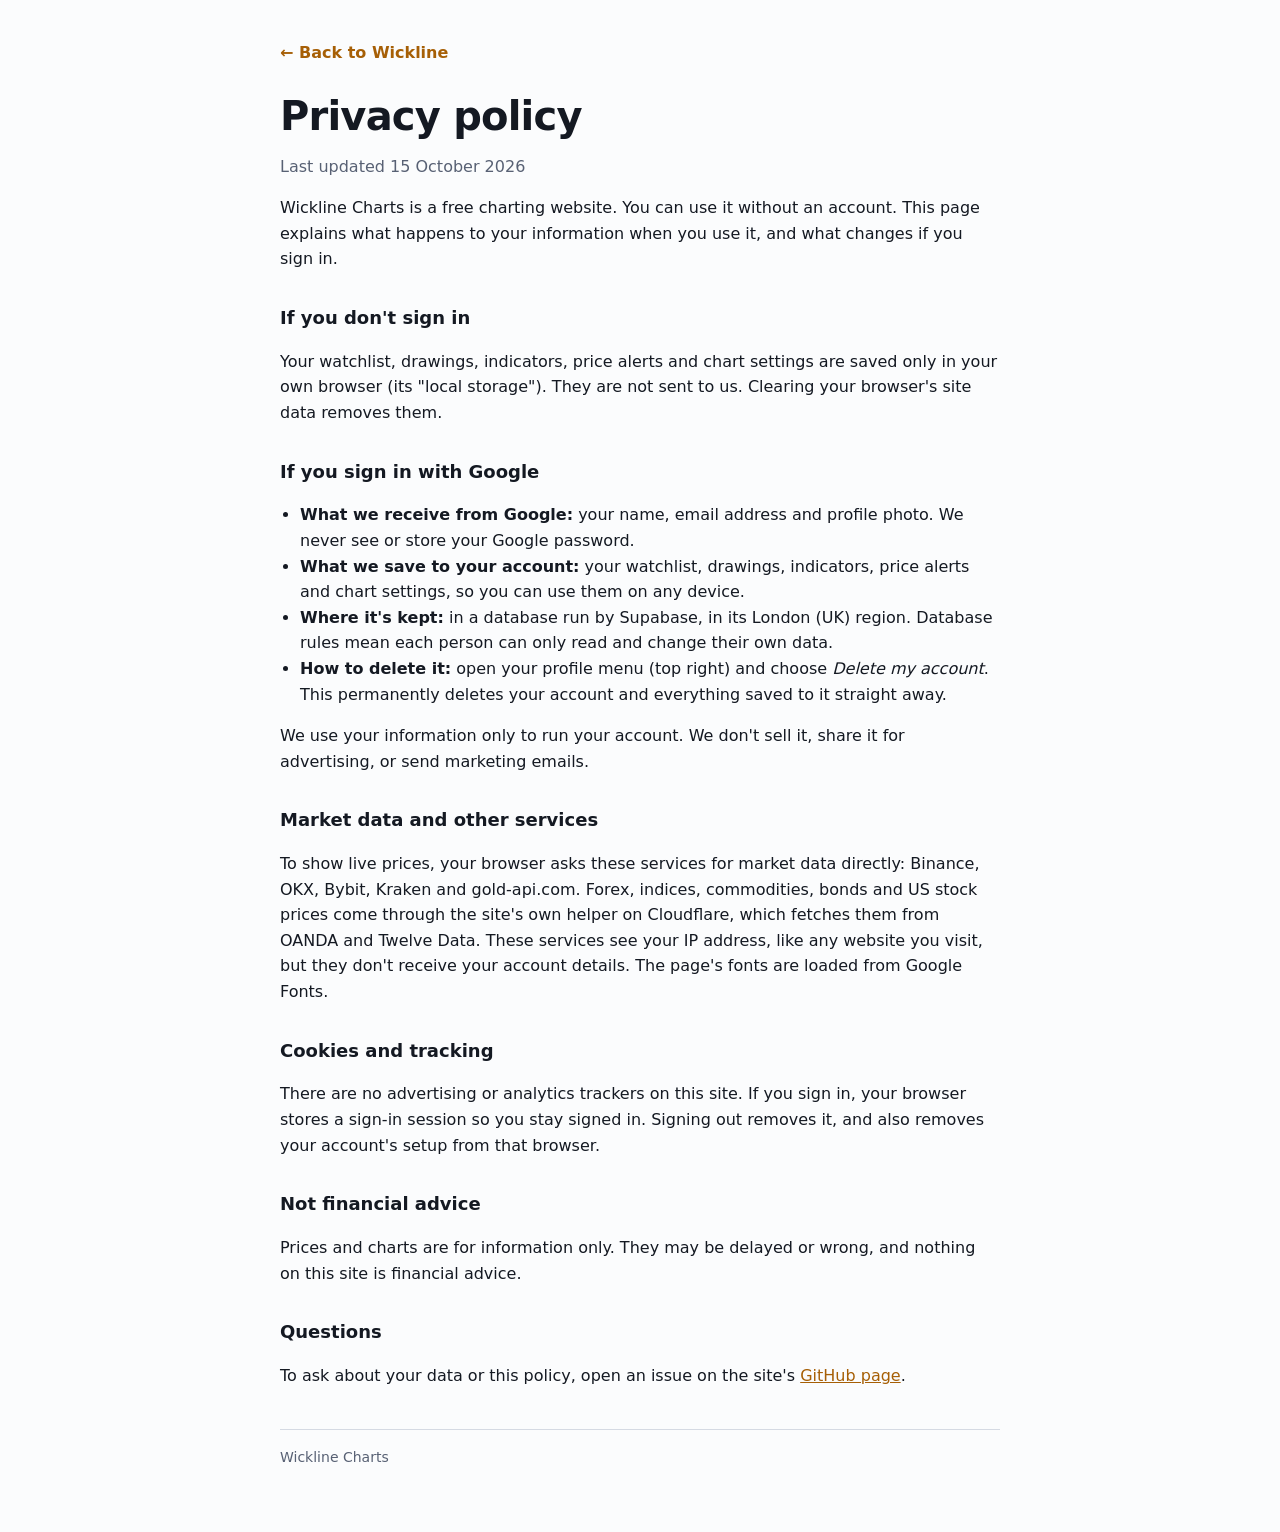
==== privacy.html @ 61d86dfd "Add the privacy policy page Co-Authored-By: Claude Opus 5.5 <noreply@anthropic.com> Claude-Session: " ====
<!doctype html>
<html lang="en">
<head>
<meta charset="utf-8">
<meta http-equiv="Content-Security-Policy" content="default-src 'none'; style-src 'unsafe-inline' https://fonts.googleapis.com; font-src https://fonts.gstatic.com; img-src 'self'; base-uri 'none'; form-action 'none'">
<meta name="referrer" content="strict-origin-when-cross-origin">
<meta name="viewport" content="width=device-width,initial-scale=1">
<title>Privacy policy · Wickline Charts</title>
<link rel="icon" href="favicon.svg" type="image/svg+xml">
<link rel="stylesheet" href="https://fonts.googleapis.com/css2?family=Bricolage+Grotesque:opsz,wght@12..96,800&family=IBM+Plex+Sans:wght@400;600&display=swap">
<style>
:root{--bg:#fbfcfd;--fg:#141922;--muted:#586174;--line:#d5dae3;--accent:#a65f06}
@media (prefers-color-scheme: dark){:root{--bg:#0e131b;--fg:#e6e9ef;--muted:#9aa3b2;--line:#283140;--accent:#f0a540}}
html{background:var(--bg);color:var(--fg)}
body{margin:0;font:16px/1.6 'IBM Plex Sans',system-ui,sans-serif}
main{max-width:720px;margin:0 auto;padding:40px 16px 64px}
h1{font-family:'Bricolage Grotesque',system-ui,sans-serif;font-weight:800;font-size:clamp(28px,6vw,40px);letter-spacing:-.02em;line-height:1.1;margin:0 0 6px}
h2{font-size:18px;margin:32px 0 6px}
p,li{color:var(--fg)}
.muted{color:var(--muted)}
a{color:var(--accent)}
ul{padding-left:20px}
.back{display:inline-block;margin-bottom:28px;font-weight:600;text-decoration:none}
footer{margin-top:40px;padding-top:16px;border-top:1px solid var(--line);font-size:14px;color:var(--muted)}
</style>
</head>
<body>
<main>
<a class="back" href="./">← Back to Wickline</a>
<h1>Privacy policy</h1>
<p class="muted">Last updated 15 October 2026</p>

<p>Wickline Charts is a free charting website. You can use it without an account. This page explains what happens to your information when you use it, and what changes if you sign in.</p>

<h2>If you don't sign in</h2>
<p>Your watchlist, drawings, indicators, price alerts and chart settings are saved only in your own browser (its "local storage"). They are not sent to us. Clearing your browser's site data removes them.</p>

<h2>If you sign in with Google</h2>
<ul>
<li><strong>What we receive from Google:</strong> your name, email address and profile photo. We never see or store your Google password.</li>
<li><strong>What we save to your account:</strong> your watchlist, drawings, indicators, price alerts and chart settings, so you can use them on any device.</li>
<li><strong>Where it's kept:</strong> in a database run by Supabase, in its London (UK) region. Database rules mean each person can only read and change their own data.</li>
<li><strong>How to delete it:</strong> open your profile menu (top right) and choose <em>Delete my account</em>. This permanently deletes your account and everything saved to it straight away.</li>
</ul>
<p>We use your information only to run your account. We don't sell it, share it for advertising, or send marketing emails.</p>

<h2>Market data and other services</h2>
<p>To show live prices, your browser asks these services for market data directly: Binance, OKX, Bybit, Kraken and gold-api.com. Forex, indices, commodities, bonds and US stock prices come through the site's own helper on Cloudflare, which fetches them from OANDA and Twelve Data. These services see your IP address, like any website you visit, but they don't receive your account details. The page's fonts are loaded from Google Fonts.</p>

<h2>Cookies and tracking</h2>
<p>There are no advertising or analytics trackers on this site. If you sign in, your browser stores a sign-in session so you stay signed in. Signing out removes it, and also removes your account's setup from that browser.</p>

<h2>Not financial advice</h2>
<p>Prices and charts are for information only. They may be delayed or wrong, and nothing on this site is financial advice.</p>

<h2>Questions</h2>
<p>To ask about your data or this policy, open an issue on the site's <a href="https://github.com/muhammadmuzammal266-ops/wickline/issues" rel="noopener">GitHub page</a>.</p>

<footer>Wickline Charts</footer>
</main>
</body>
</html>
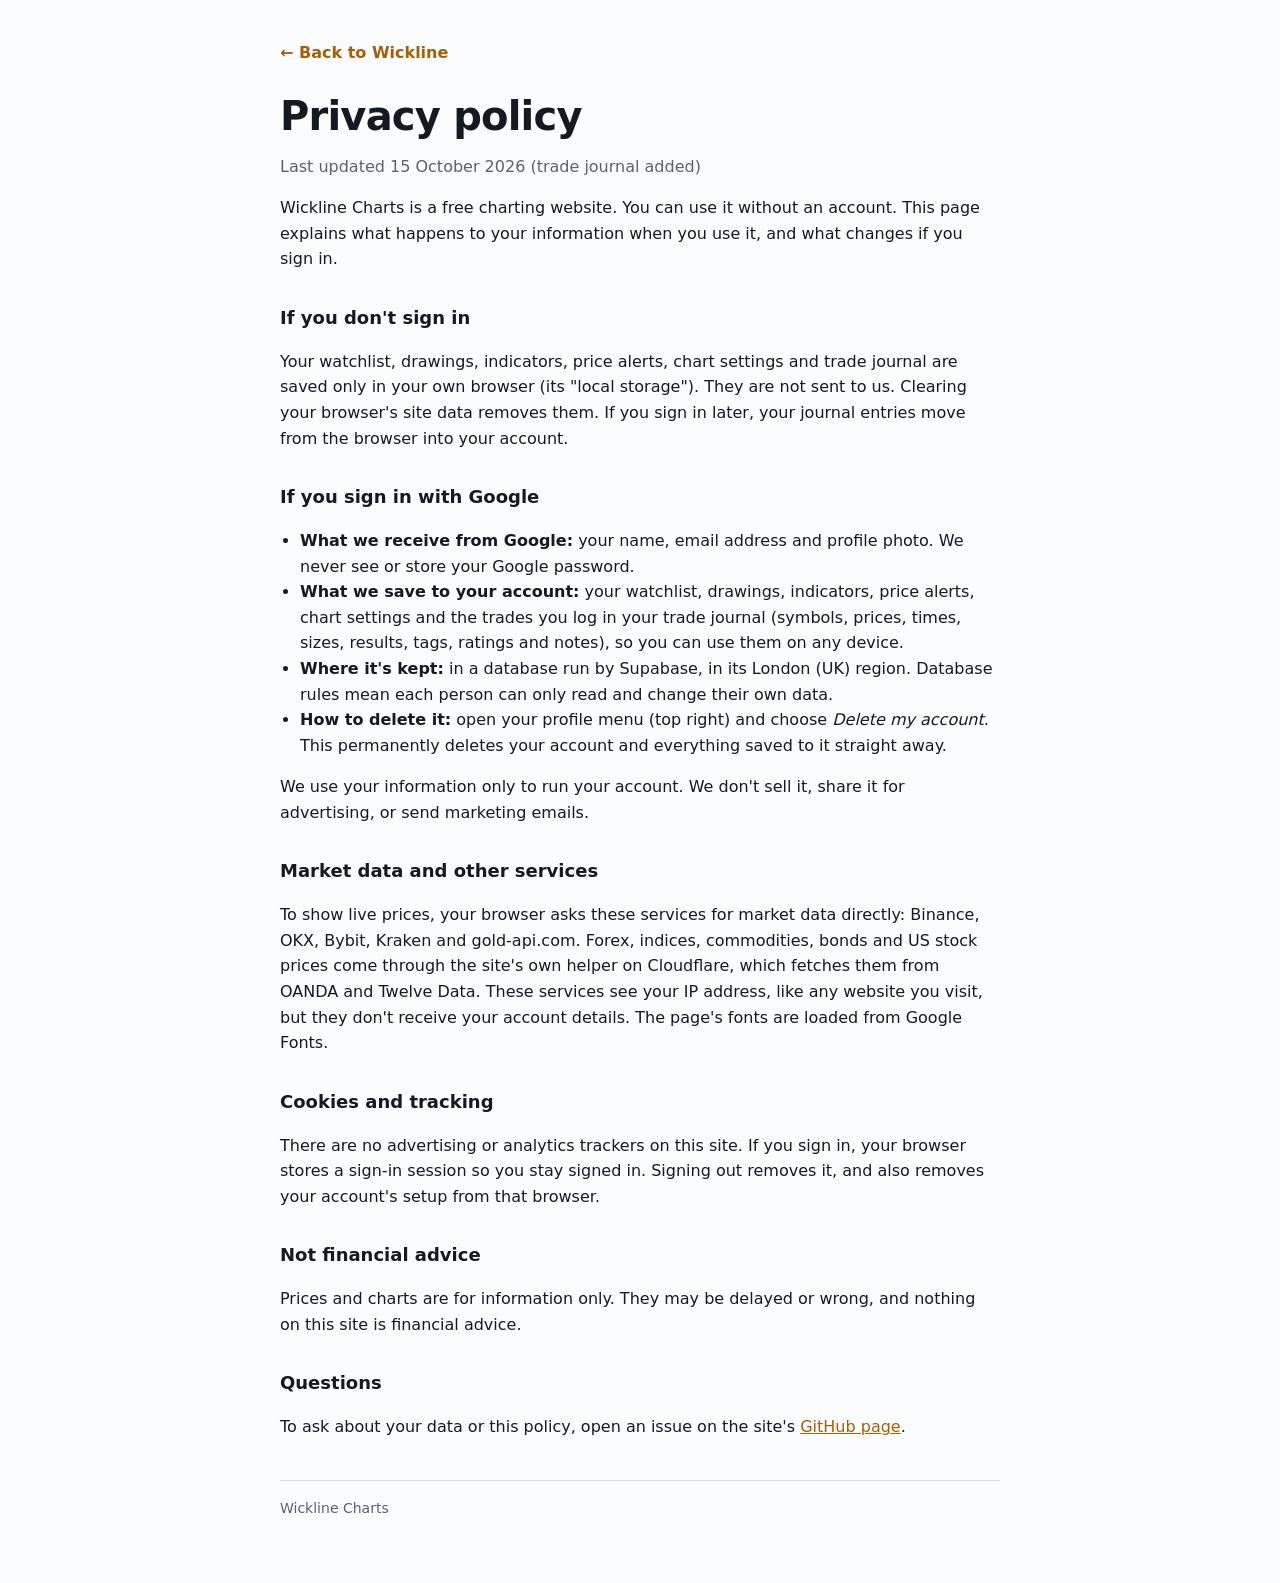
==== commit bafb9845: "Add the trade journal page A Journal tab next to the chart: log trades with entry, exit, size, fees," ====
--- a/privacy.html
+++ b/privacy.html
@@ -28,17 +28,17 @@
 <main>
 <a class="back" href="./">← Back to Wickline</a>
 <h1>Privacy policy</h1>
-<p class="muted">Last updated 15 October 2026</p>
+<p class="muted">Last updated 15 October 2026 (trade journal added)</p>
 
 <p>Wickline Charts is a free charting website. You can use it without an account. This page explains what happens to your information when you use it, and what changes if you sign in.</p>
 
 <h2>If you don't sign in</h2>
-<p>Your watchlist, drawings, indicators, price alerts and chart settings are saved only in your own browser (its "local storage"). They are not sent to us. Clearing your browser's site data removes them.</p>
+<p>Your watchlist, drawings, indicators, price alerts, chart settings and trade journal are saved only in your own browser (its "local storage"). They are not sent to us. Clearing your browser's site data removes them. If you sign in later, your journal entries move from the browser into your account.</p>
 
 <h2>If you sign in with Google</h2>
 <ul>
 <li><strong>What we receive from Google:</strong> your name, email address and profile photo. We never see or store your Google password.</li>
-<li><strong>What we save to your account:</strong> your watchlist, drawings, indicators, price alerts and chart settings, so you can use them on any device.</li>
+<li><strong>What we save to your account:</strong> your watchlist, drawings, indicators, price alerts, chart settings and the trades you log in your trade journal (symbols, prices, times, sizes, results, tags, ratings and notes), so you can use them on any device.</li>
 <li><strong>Where it's kept:</strong> in a database run by Supabase, in its London (UK) region. Database rules mean each person can only read and change their own data.</li>
 <li><strong>How to delete it:</strong> open your profile menu (top right) and choose <em>Delete my account</em>. This permanently deletes your account and everything saved to it straight away.</li>
 </ul>
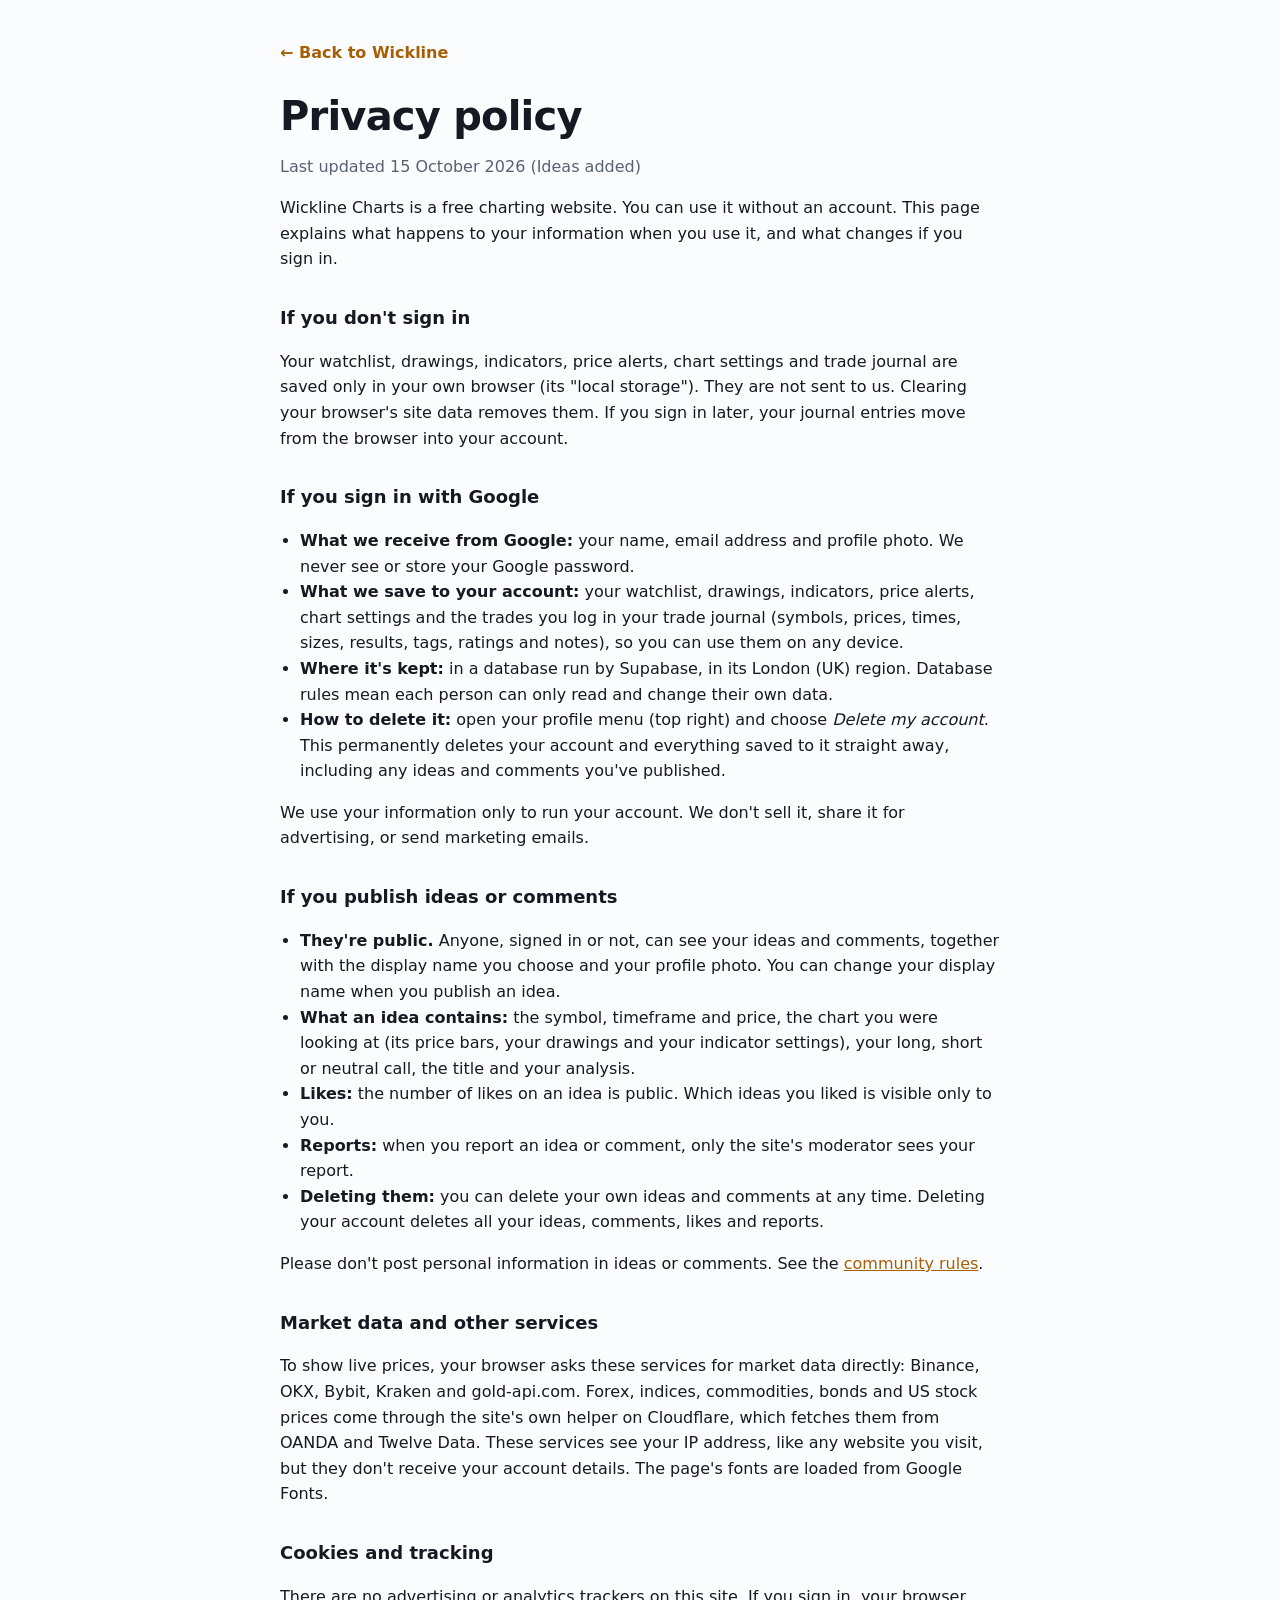
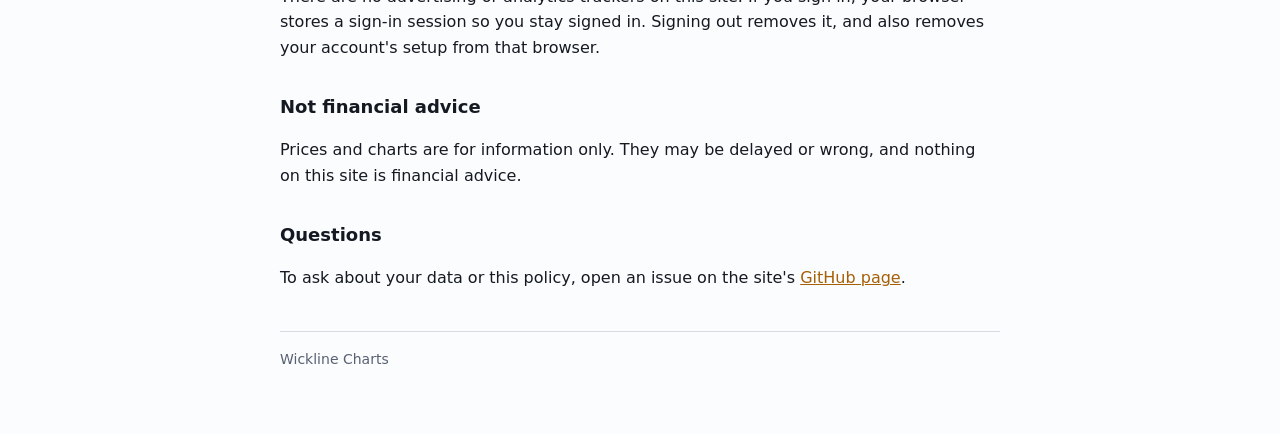
==== commit cdbdacb1: "Add the Ideas page: publish chart analysis, like, comment, report and moderate People publish the ch" ====
--- a/privacy.html
+++ b/privacy.html
@@ -28,7 +28,7 @@
 <main>
 <a class="back" href="./">← Back to Wickline</a>
 <h1>Privacy policy</h1>
-<p class="muted">Last updated 15 October 2026 (trade journal added)</p>
+<p class="muted">Last updated 15 October 2026 (Ideas added)</p>
 
 <p>Wickline Charts is a free charting website. You can use it without an account. This page explains what happens to your information when you use it, and what changes if you sign in.</p>
 
@@ -40,9 +40,19 @@
 <li><strong>What we receive from Google:</strong> your name, email address and profile photo. We never see or store your Google password.</li>
 <li><strong>What we save to your account:</strong> your watchlist, drawings, indicators, price alerts, chart settings and the trades you log in your trade journal (symbols, prices, times, sizes, results, tags, ratings and notes), so you can use them on any device.</li>
 <li><strong>Where it's kept:</strong> in a database run by Supabase, in its London (UK) region. Database rules mean each person can only read and change their own data.</li>
-<li><strong>How to delete it:</strong> open your profile menu (top right) and choose <em>Delete my account</em>. This permanently deletes your account and everything saved to it straight away.</li>
+<li><strong>How to delete it:</strong> open your profile menu (top right) and choose <em>Delete my account</em>. This permanently deletes your account and everything saved to it straight away, including any ideas and comments you've published.</li>
 </ul>
 <p>We use your information only to run your account. We don't sell it, share it for advertising, or send marketing emails.</p>
+
+<h2>If you publish ideas or comments</h2>
+<ul>
+<li><strong>They're public.</strong> Anyone, signed in or not, can see your ideas and comments, together with the display name you choose and your profile photo. You can change your display name when you publish an idea.</li>
+<li><strong>What an idea contains:</strong> the symbol, timeframe and price, the chart you were looking at (its price bars, your drawings and your indicator settings), your long, short or neutral call, the title and your analysis.</li>
+<li><strong>Likes:</strong> the number of likes on an idea is public. Which ideas you liked is visible only to you.</li>
+<li><strong>Reports:</strong> when you report an idea or comment, only the site's moderator sees your report.</li>
+<li><strong>Deleting them:</strong> you can delete your own ideas and comments at any time. Deleting your account deletes all your ideas, comments, likes and reports.</li>
+</ul>
+<p>Please don't post personal information in ideas or comments. See the <a href="rules.html">community rules</a>.</p>
 
 <h2>Market data and other services</h2>
 <p>To show live prices, your browser asks these services for market data directly: Binance, OKX, Bybit, Kraken and gold-api.com. Forex, indices, commodities, bonds and US stock prices come through the site's own helper on Cloudflare, which fetches them from OANDA and Twelve Data. These services see your IP address, like any website you visit, but they don't receive your account details. The page's fonts are loaded from Google Fonts.</p>
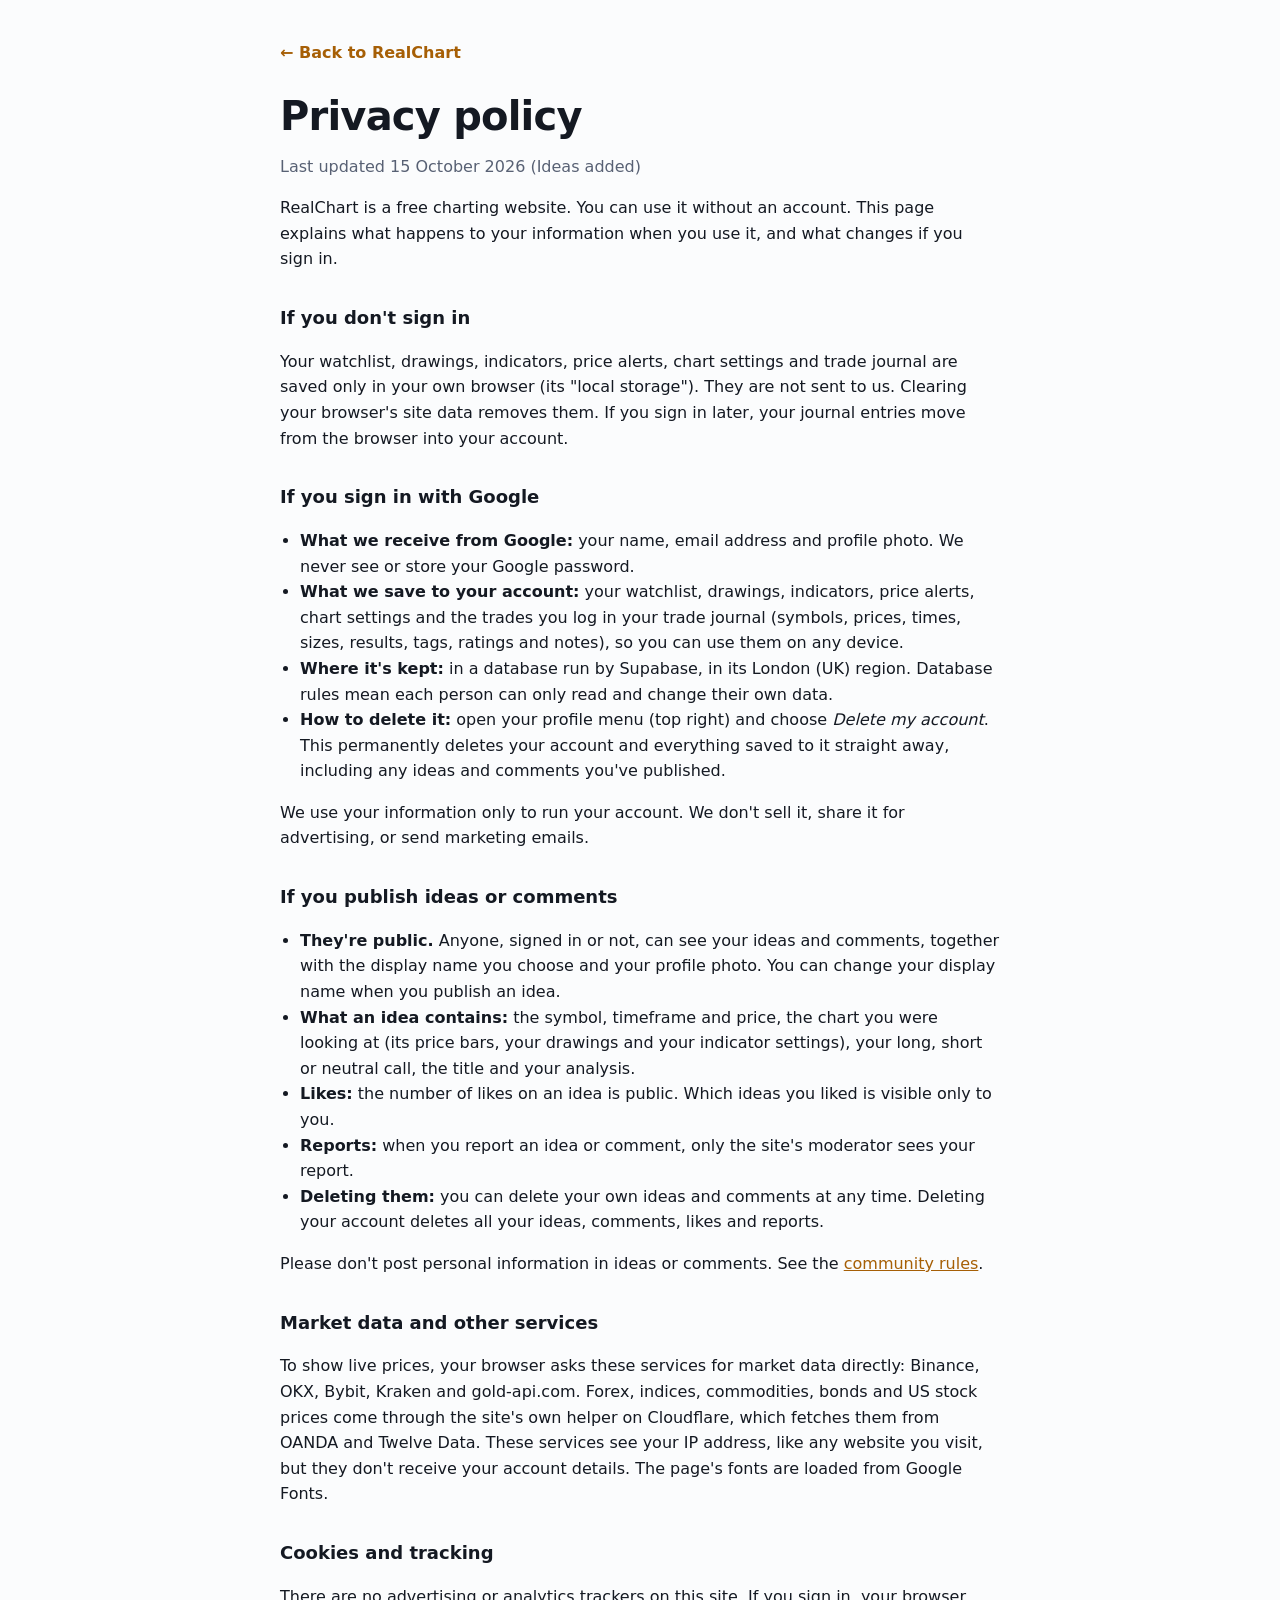
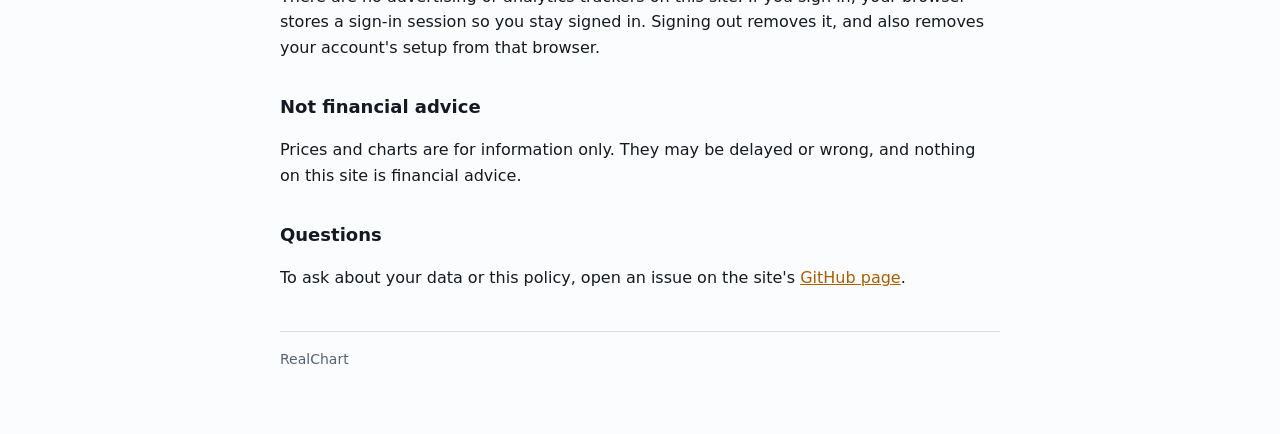
==== commit 3644ba9d: "Rename the site to RealChart and prepare for realchart.trade The helper accepts several site address" ====
--- a/privacy.html
+++ b/privacy.html
@@ -5,7 +5,7 @@
 <meta http-equiv="Content-Security-Policy" content="default-src 'none'; style-src 'unsafe-inline' https://fonts.googleapis.com; font-src https://fonts.gstatic.com; img-src 'self'; base-uri 'none'; form-action 'none'">
 <meta name="referrer" content="strict-origin-when-cross-origin">
 <meta name="viewport" content="width=device-width,initial-scale=1">
-<title>Privacy policy · Wickline Charts</title>
+<title>Privacy policy · RealChart</title>
 <link rel="icon" href="favicon.svg" type="image/svg+xml">
 <link rel="stylesheet" href="https://fonts.googleapis.com/css2?family=Bricolage+Grotesque:opsz,wght@12..96,800&family=IBM+Plex+Sans:wght@400;600&display=swap">
 <style>
@@ -26,11 +26,11 @@
 </head>
 <body>
 <main>
-<a class="back" href="./">← Back to Wickline</a>
+<a class="back" href="./">← Back to RealChart</a>
 <h1>Privacy policy</h1>
 <p class="muted">Last updated 15 October 2026 (Ideas added)</p>
 
-<p>Wickline Charts is a free charting website. You can use it without an account. This page explains what happens to your information when you use it, and what changes if you sign in.</p>
+<p>RealChart is a free charting website. You can use it without an account. This page explains what happens to your information when you use it, and what changes if you sign in.</p>
 
 <h2>If you don't sign in</h2>
 <p>Your watchlist, drawings, indicators, price alerts, chart settings and trade journal are saved only in your own browser (its "local storage"). They are not sent to us. Clearing your browser's site data removes them. If you sign in later, your journal entries move from the browser into your account.</p>
@@ -66,7 +66,7 @@
 <h2>Questions</h2>
 <p>To ask about your data or this policy, open an issue on the site's <a href="https://github.com/muhammadmuzammal266-ops/wickline/issues" rel="noopener">GitHub page</a>.</p>
 
-<footer>Wickline Charts</footer>
+<footer>RealChart</footer>
 </main>
 </body>
 </html>
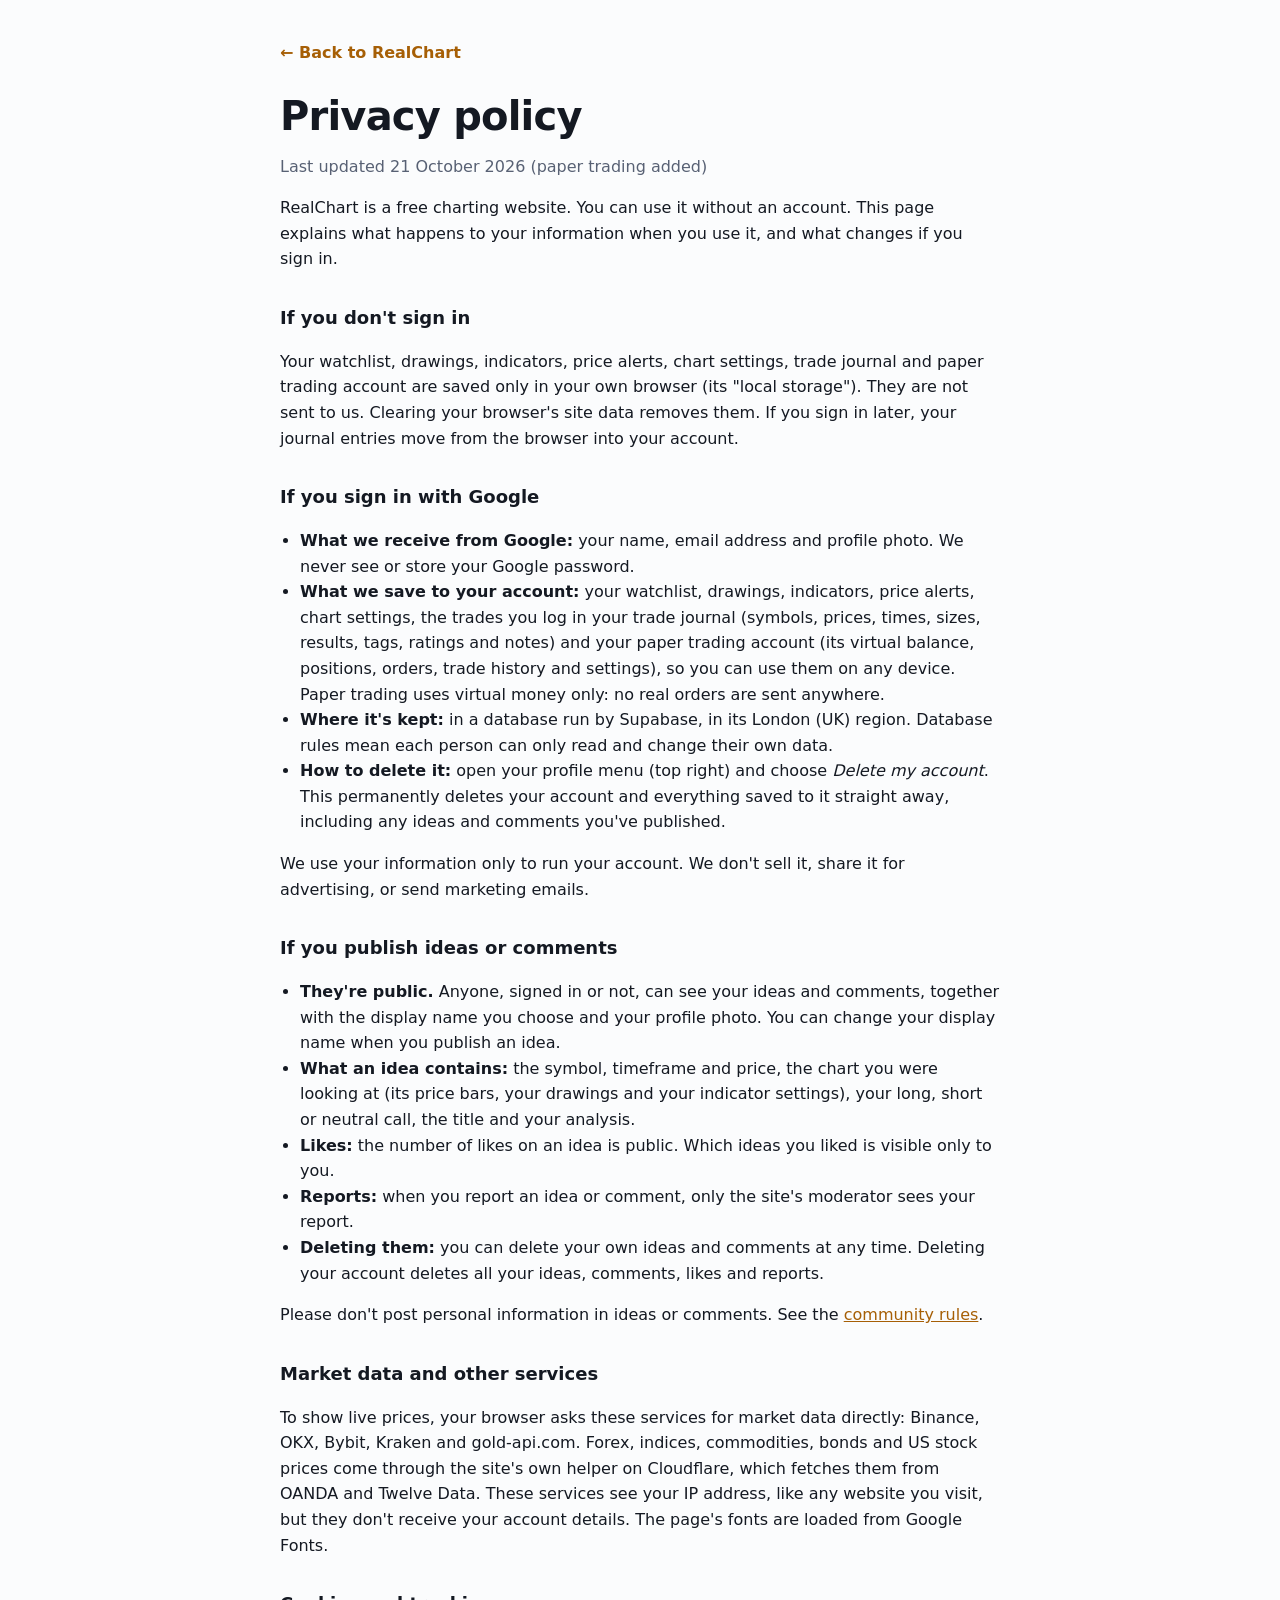
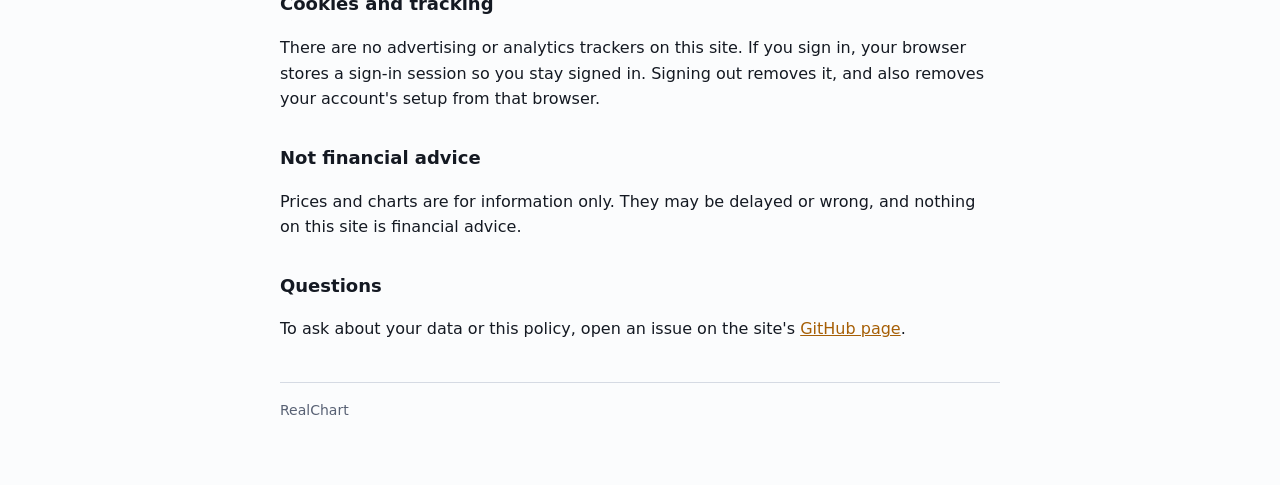
==== commit 181b67be: "Add paper trading Practise trading with virtual money on live prices: - Buy/Sell buttons on the char" ====
--- a/privacy.html
+++ b/privacy.html
@@ -28,17 +28,17 @@
 <main>
 <a class="back" href="./">← Back to RealChart</a>
 <h1>Privacy policy</h1>
-<p class="muted">Last updated 15 October 2026 (Ideas added)</p>
+<p class="muted">Last updated 21 October 2026 (paper trading added)</p>
 
 <p>RealChart is a free charting website. You can use it without an account. This page explains what happens to your information when you use it, and what changes if you sign in.</p>
 
 <h2>If you don't sign in</h2>
-<p>Your watchlist, drawings, indicators, price alerts, chart settings and trade journal are saved only in your own browser (its "local storage"). They are not sent to us. Clearing your browser's site data removes them. If you sign in later, your journal entries move from the browser into your account.</p>
+<p>Your watchlist, drawings, indicators, price alerts, chart settings, trade journal and paper trading account are saved only in your own browser (its "local storage"). They are not sent to us. Clearing your browser's site data removes them. If you sign in later, your journal entries move from the browser into your account.</p>
 
 <h2>If you sign in with Google</h2>
 <ul>
 <li><strong>What we receive from Google:</strong> your name, email address and profile photo. We never see or store your Google password.</li>
-<li><strong>What we save to your account:</strong> your watchlist, drawings, indicators, price alerts, chart settings and the trades you log in your trade journal (symbols, prices, times, sizes, results, tags, ratings and notes), so you can use them on any device.</li>
+<li><strong>What we save to your account:</strong> your watchlist, drawings, indicators, price alerts, chart settings, the trades you log in your trade journal (symbols, prices, times, sizes, results, tags, ratings and notes) and your paper trading account (its virtual balance, positions, orders, trade history and settings), so you can use them on any device. Paper trading uses virtual money only: no real orders are sent anywhere.</li>
 <li><strong>Where it's kept:</strong> in a database run by Supabase, in its London (UK) region. Database rules mean each person can only read and change their own data.</li>
 <li><strong>How to delete it:</strong> open your profile menu (top right) and choose <em>Delete my account</em>. This permanently deletes your account and everything saved to it straight away, including any ideas and comments you've published.</li>
 </ul>
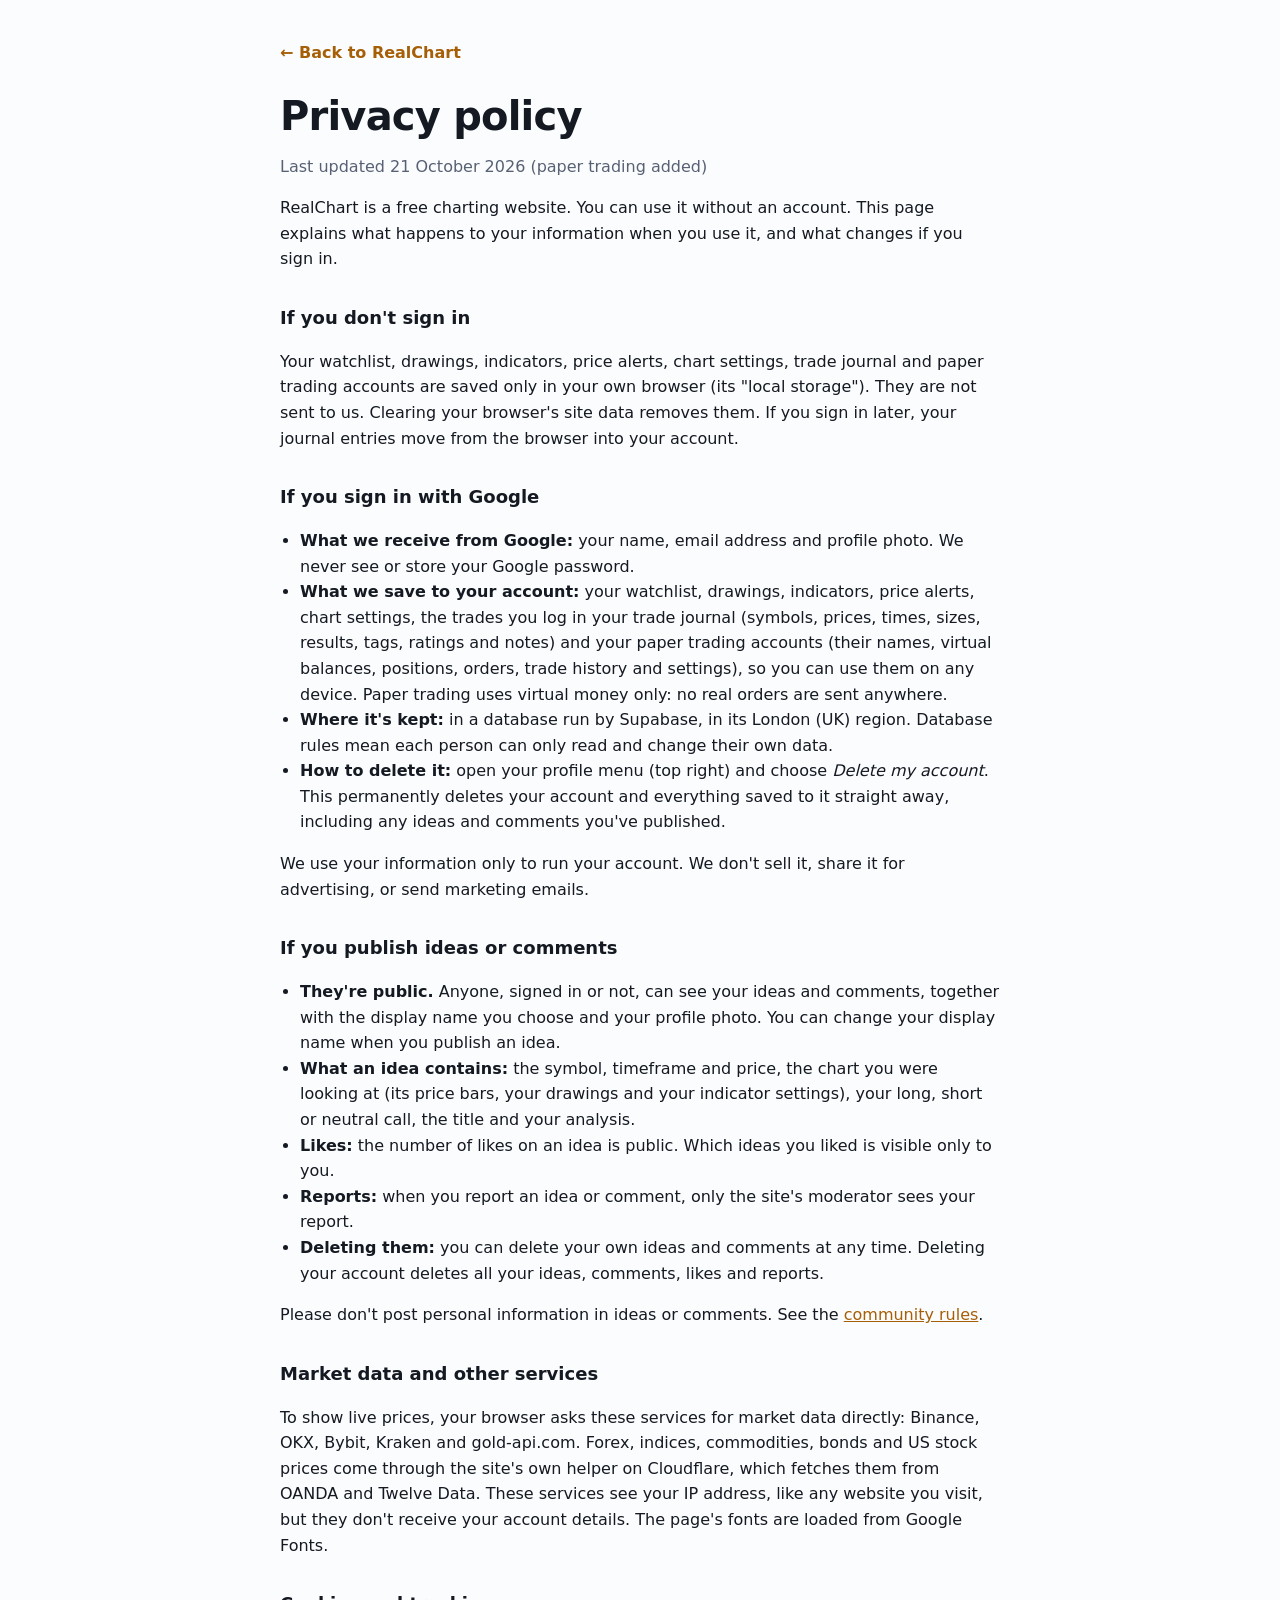
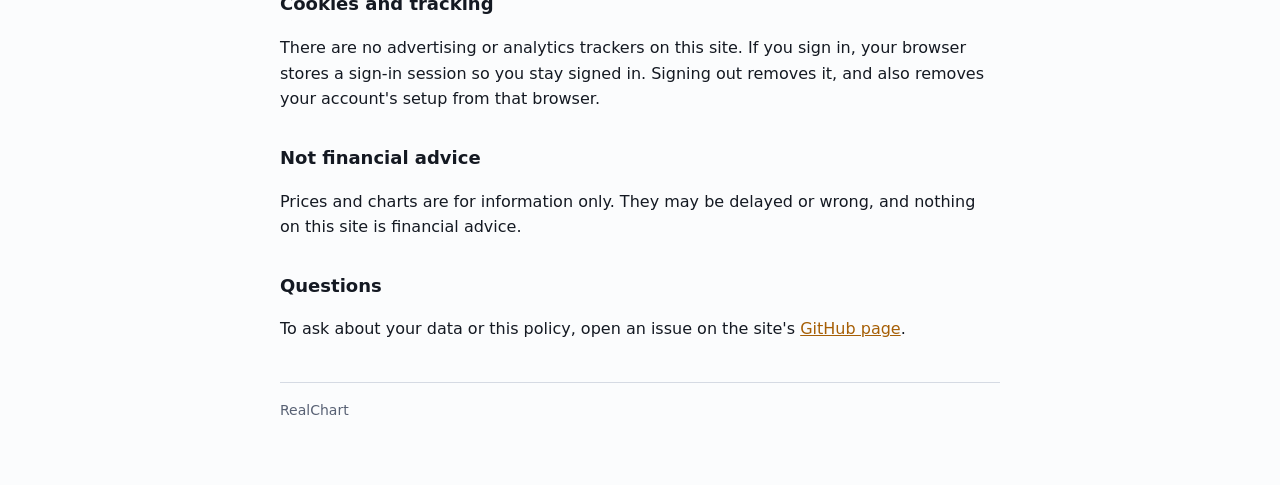
==== commit 1bd4747c: "Paper trading: several accounts, bar replay trading and a Journal choice - Keep up to 8 paper accoun" ====
--- a/privacy.html
+++ b/privacy.html
@@ -33,12 +33,12 @@
 <p>RealChart is a free charting website. You can use it without an account. This page explains what happens to your information when you use it, and what changes if you sign in.</p>
 
 <h2>If you don't sign in</h2>
-<p>Your watchlist, drawings, indicators, price alerts, chart settings, trade journal and paper trading account are saved only in your own browser (its "local storage"). They are not sent to us. Clearing your browser's site data removes them. If you sign in later, your journal entries move from the browser into your account.</p>
+<p>Your watchlist, drawings, indicators, price alerts, chart settings, trade journal and paper trading accounts are saved only in your own browser (its "local storage"). They are not sent to us. Clearing your browser's site data removes them. If you sign in later, your journal entries move from the browser into your account.</p>
 
 <h2>If you sign in with Google</h2>
 <ul>
 <li><strong>What we receive from Google:</strong> your name, email address and profile photo. We never see or store your Google password.</li>
-<li><strong>What we save to your account:</strong> your watchlist, drawings, indicators, price alerts, chart settings, the trades you log in your trade journal (symbols, prices, times, sizes, results, tags, ratings and notes) and your paper trading account (its virtual balance, positions, orders, trade history and settings), so you can use them on any device. Paper trading uses virtual money only: no real orders are sent anywhere.</li>
+<li><strong>What we save to your account:</strong> your watchlist, drawings, indicators, price alerts, chart settings, the trades you log in your trade journal (symbols, prices, times, sizes, results, tags, ratings and notes) and your paper trading accounts (their names, virtual balances, positions, orders, trade history and settings), so you can use them on any device. Paper trading uses virtual money only: no real orders are sent anywhere.</li>
 <li><strong>Where it's kept:</strong> in a database run by Supabase, in its London (UK) region. Database rules mean each person can only read and change their own data.</li>
 <li><strong>How to delete it:</strong> open your profile menu (top right) and choose <em>Delete my account</em>. This permanently deletes your account and everything saved to it straight away, including any ideas and comments you've published.</li>
 </ul>
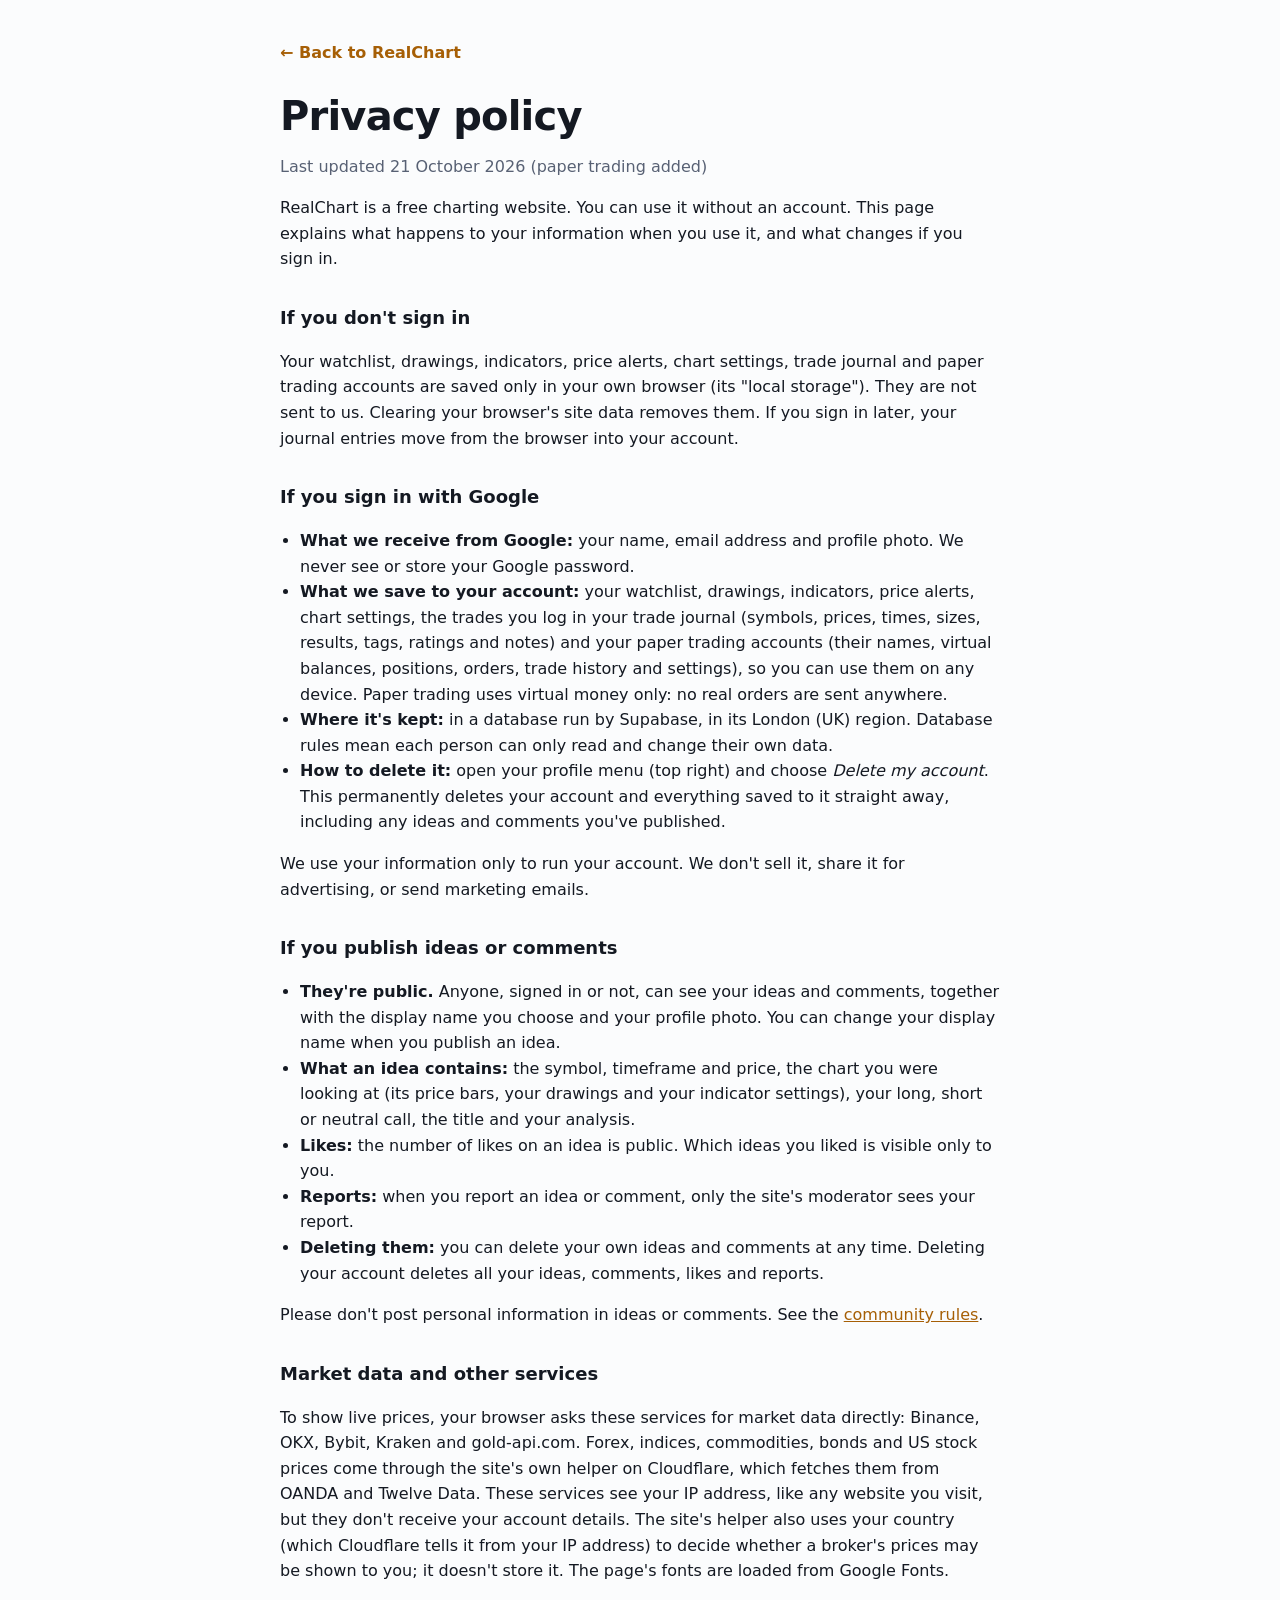
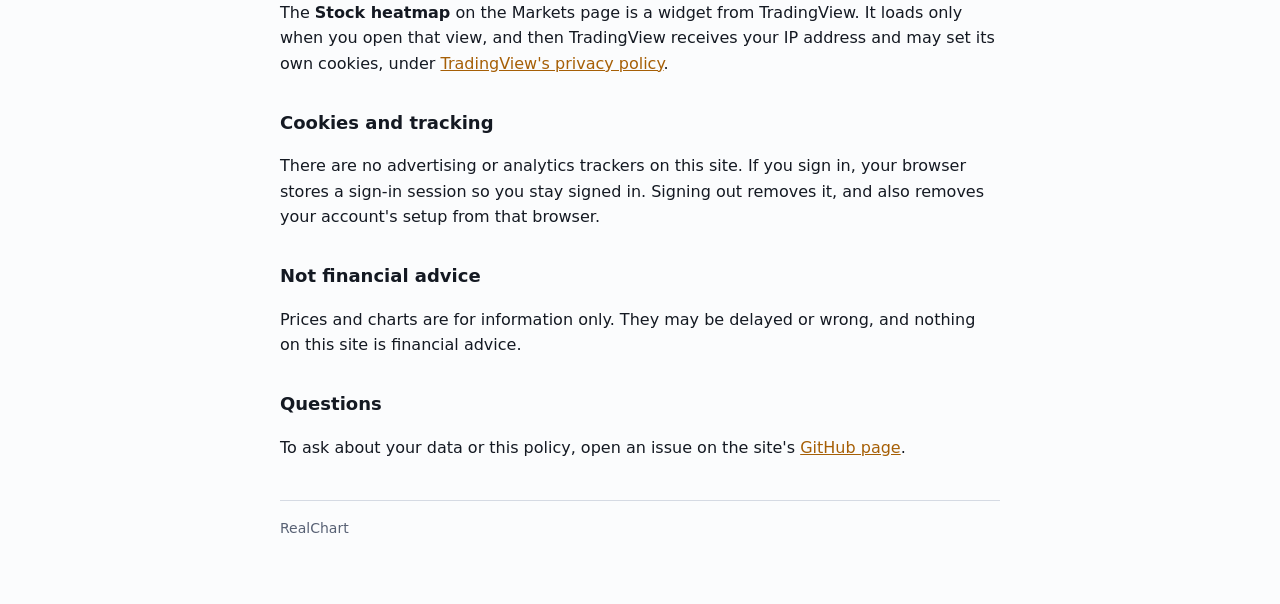
==== commit 46ed216c: "Markets page, strategy tester, indicator alerts, and broker prices by country - Markets tab: crypto " ====
--- a/privacy.html
+++ b/privacy.html
@@ -55,7 +55,8 @@
 <p>Please don't post personal information in ideas or comments. See the <a href="rules.html">community rules</a>.</p>
 
 <h2>Market data and other services</h2>
-<p>To show live prices, your browser asks these services for market data directly: Binance, OKX, Bybit, Kraken and gold-api.com. Forex, indices, commodities, bonds and US stock prices come through the site's own helper on Cloudflare, which fetches them from OANDA and Twelve Data. These services see your IP address, like any website you visit, but they don't receive your account details. The page's fonts are loaded from Google Fonts.</p>
+<p>To show live prices, your browser asks these services for market data directly: Binance, OKX, Bybit, Kraken and gold-api.com. Forex, indices, commodities, bonds and US stock prices come through the site's own helper on Cloudflare, which fetches them from OANDA and Twelve Data. These services see your IP address, like any website you visit, but they don't receive your account details. The site's helper also uses your country (which Cloudflare tells it from your IP address) to decide whether a broker's prices may be shown to you; it doesn't store it. The page's fonts are loaded from Google Fonts.</p>
+<p>The <strong>Stock heatmap</strong> on the Markets page is a widget from TradingView. It loads only when you open that view, and then TradingView receives your IP address and may set its own cookies, under <a href="https://www.tradingview.com/privacy-policy/" target="_blank" rel="noopener">TradingView's privacy policy</a>.</p>
 
 <h2>Cookies and tracking</h2>
 <p>There are no advertising or analytics trackers on this site. If you sign in, your browser stores a sign-in session so you stay signed in. Signing out removes it, and also removes your account's setup from that browser.</p>
